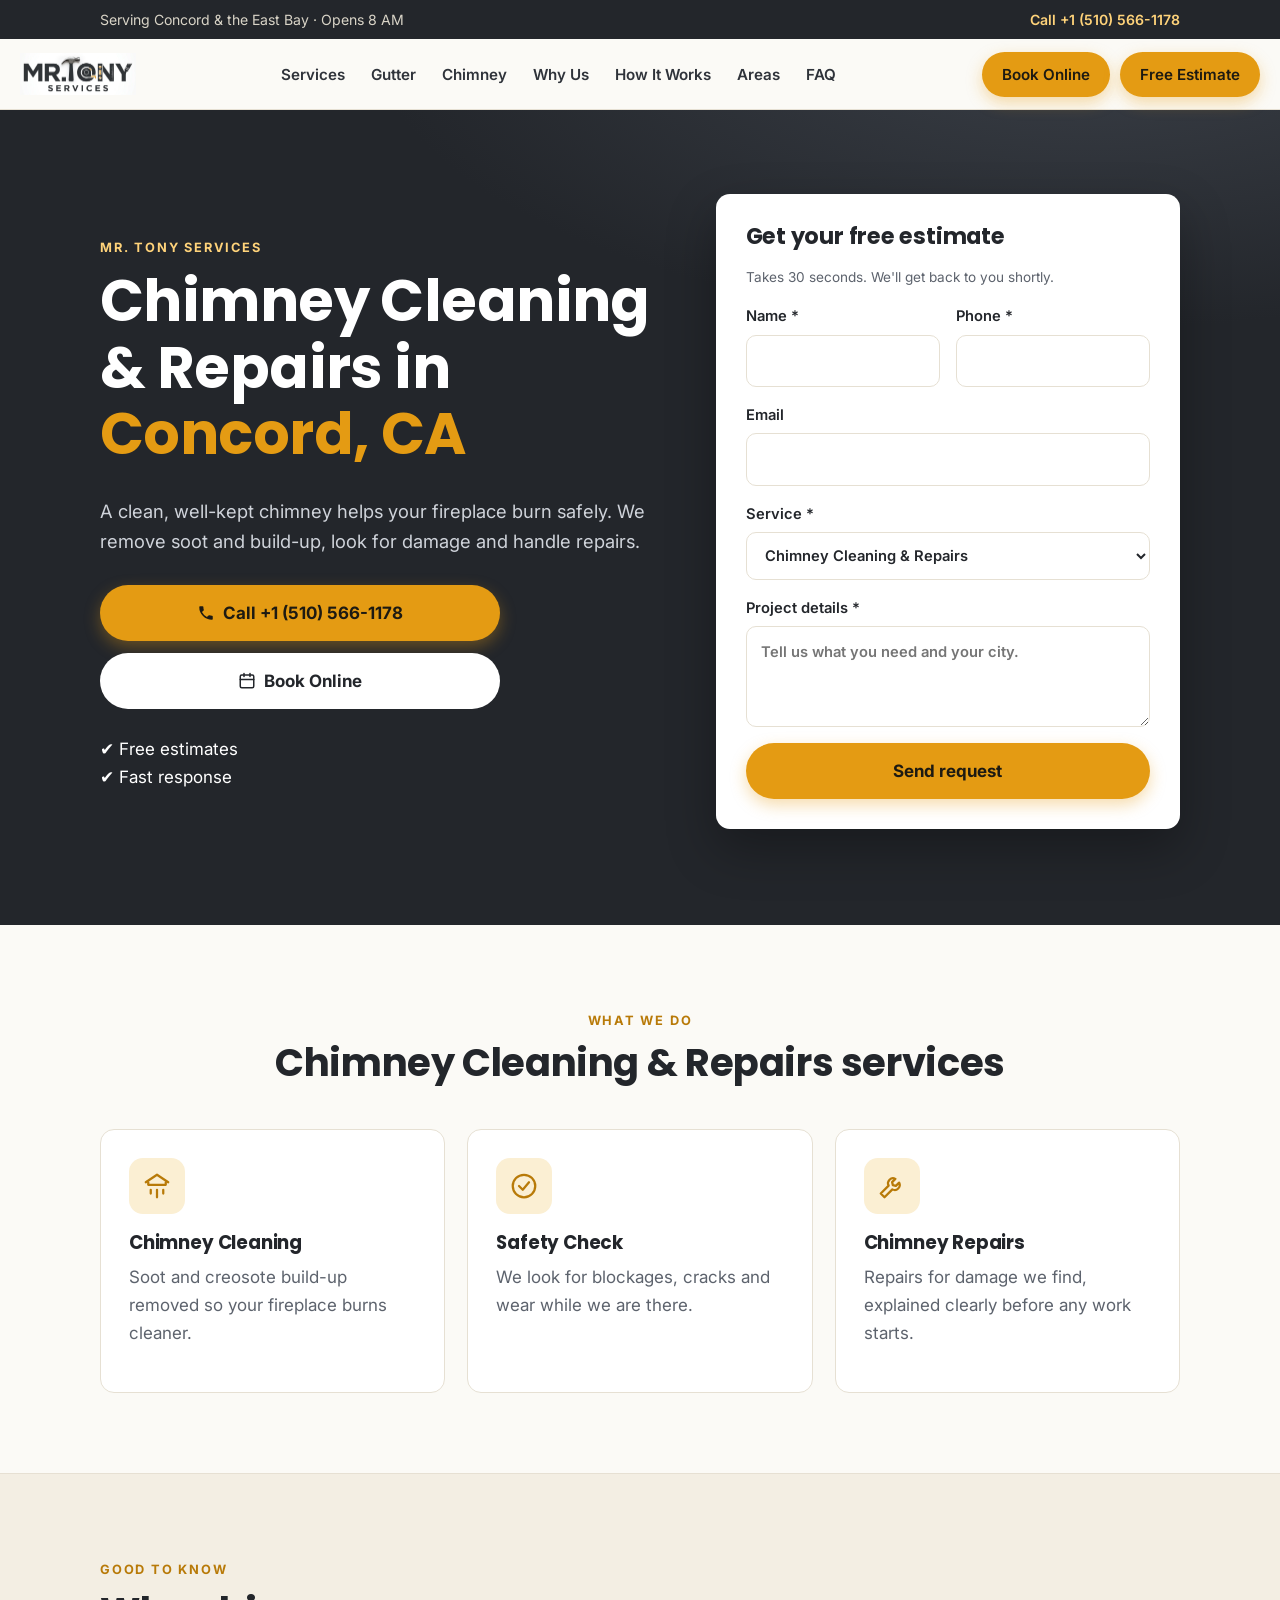
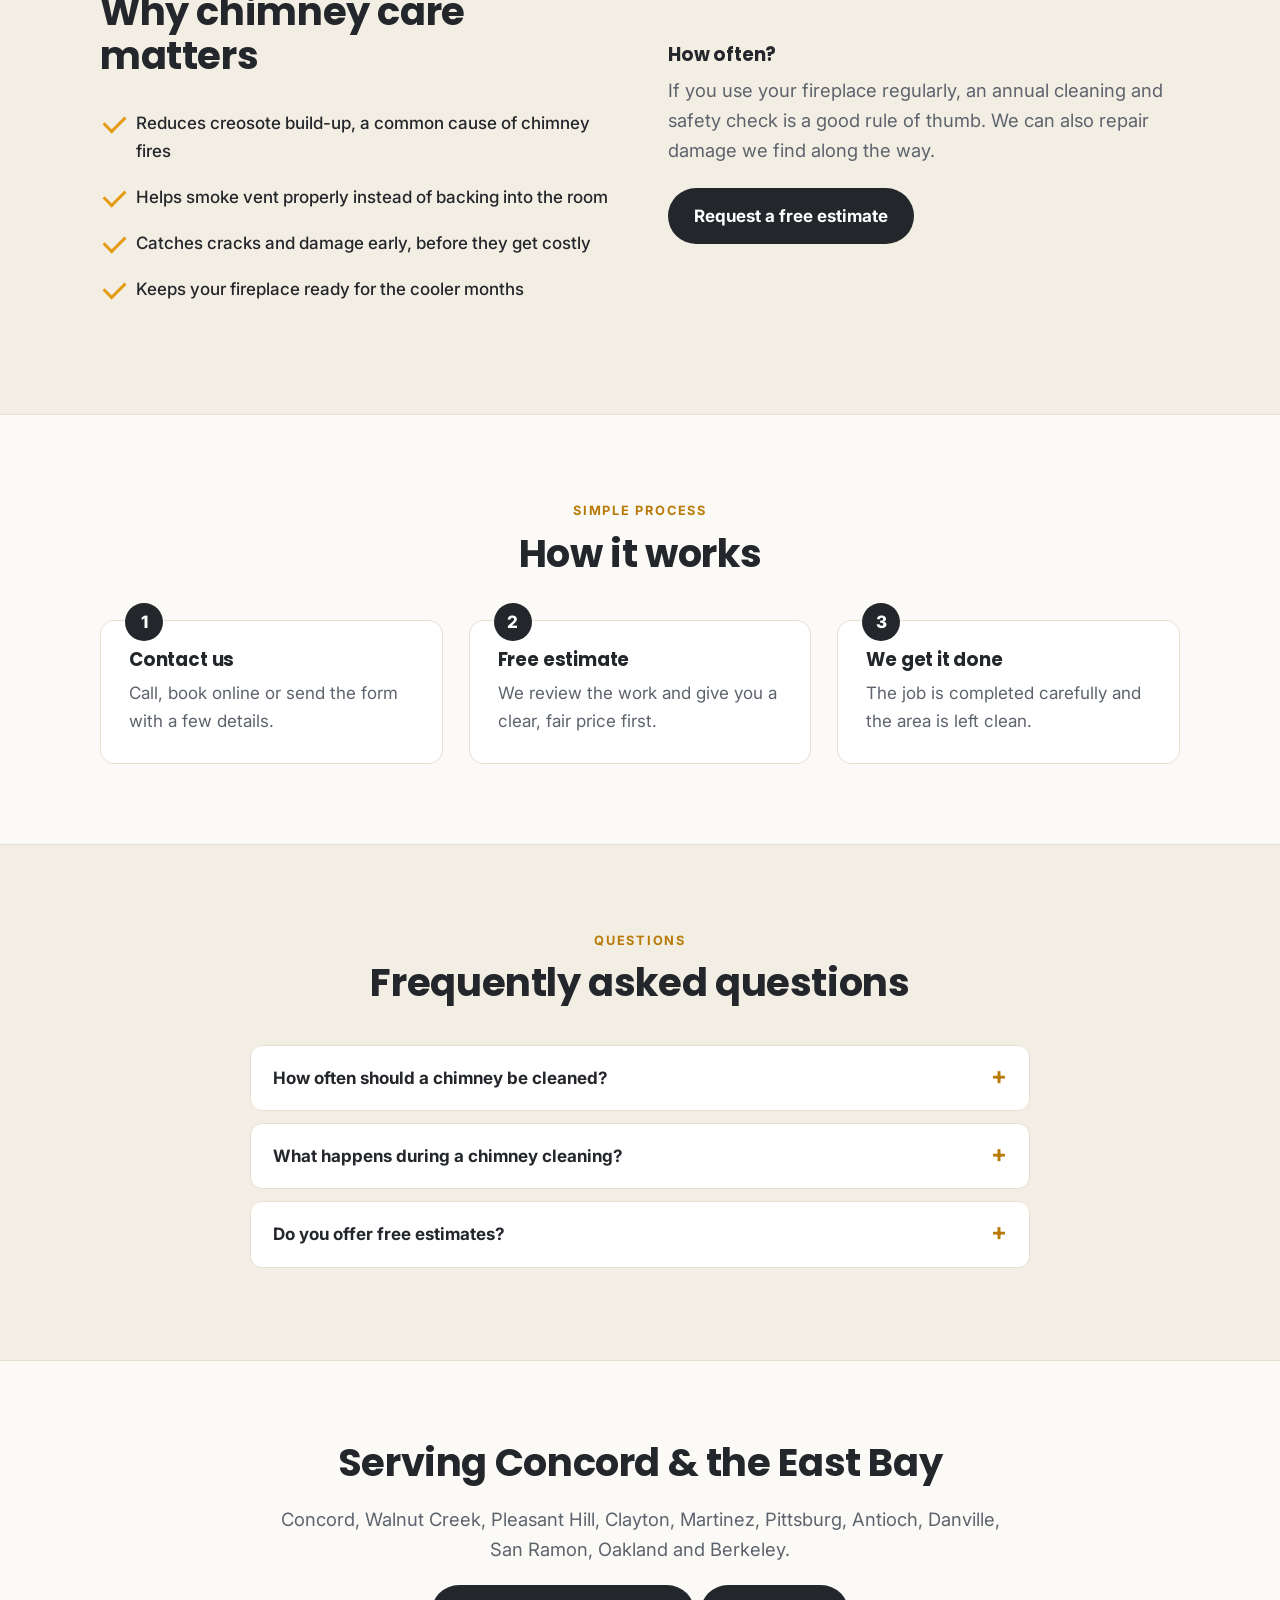
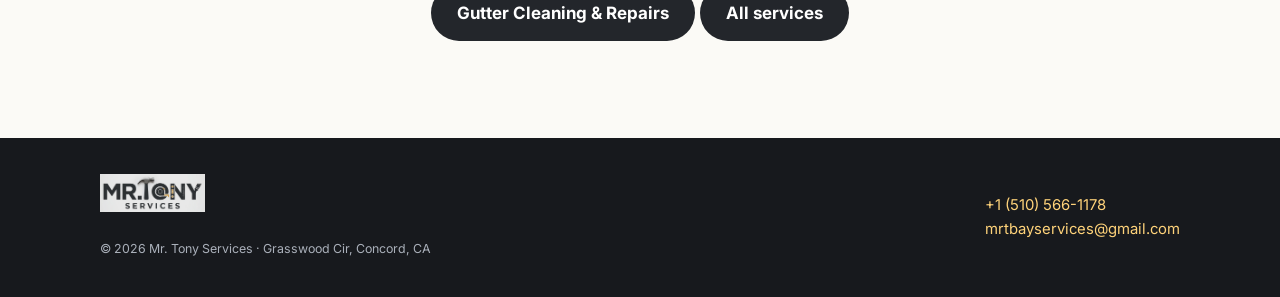
==== chimney/index.html @ 0db38c31 "refactor: modularize site header/footer and improve navbar layout" ====
<!DOCTYPE html>
<html lang="en">
<head>
<meta charset="utf-8">
<meta name="viewport" content="width=device-width, initial-scale=1">
<title>Chimney Cleaning &amp; Repairs in Concord, CA | Mr. Tony Services</title>
<meta name="description" content="Chimney cleaning, safety checks and repairs in Concord and the East Bay. Free estimates. Call +1 (510) 566-1178.">
<link rel="canonical" href="https://mrtonyservices.com/chimney/">
<link rel="icon" type="image/png" href="/images/favicon2.jpeg">
<meta name="robots" content="index, follow, max-image-preview:large">
<meta name="theme-color" content="#23262b">
<meta property="og:type" content="website">
<meta property="og:title" content="Chimney Cleaning &amp; Repairs in Concord, CA | Mr. Tony Services">
<meta property="og:description" content="Chimney cleaning, safety checks and repairs in Concord and the East Bay. Free estimates. Call +1 (510) 566-1178.">
<meta property="og:image" content="https://mrtonyservices.com/images/banner.jpg">
<meta property="og:url" content="https://mrtonyservices.com/chimney/">
<link rel="preconnect" href="https://fonts.googleapis.com">
<link rel="preconnect" href="https://fonts.gstatic.com" crossorigin>
<link href="https://fonts.googleapis.com/css2?family=Inter:wght@400;500;600;700&family=Poppins:wght@600;700;800&display=swap" rel="stylesheet">
<link rel="stylesheet" href="/css/style.css">
<script type="application/ld+json">{"@context": "https://schema.org", "@type": "Service", "name": "Chimney Cleaning & Repairs", "serviceType": "Chimney Cleaning & Repairs", "url": "https://mrtonyservices.com/chimney/", "provider": {"@id": "https://mrtonyservices.com/#business"}, "areaServed": {"@type": "City", "name": "Concord"}, "description": "Chimney cleaning, safety checks and repairs in Concord and the East Bay. Free estimates. Call +1 (510) 566-1178."}</script>
<script type="application/ld+json">{"@context": "https://schema.org", "@type": "FAQPage", "mainEntity": [{"@type": "Question", "name": "How often should a chimney be cleaned?", "acceptedAnswer": {"@type": "Answer", "text": "If you use your fireplace regularly, an annual cleaning and safety check is a good rule of thumb. We can also repair damage we find along the way."}}, {"@type": "Question", "name": "What happens during a chimney cleaning?", "acceptedAnswer": {"@type": "Answer", "text": "We protect your floor, sweep the flue to remove soot and build-up, and check what we can reach for damage or blockages. We'll tell you about anything that needs repair."}}, {"@type": "Question", "name": "Do you offer free estimates?", "acceptedAnswer": {"@type": "Answer", "text": "Yes. Estimates are free and come with no pressure. Call or send a request and we'll get back to you promptly."}}]}</script>
<!-- Google tag (gtag.js) -->
<script async src="https://www.googletagmanager.com/gtag/js?id=G-68P25SF2Y1"></script>
<script>
  window.dataLayer = window.dataLayer || [];
  function gtag(){dataLayer.push(arguments);}
  gtag('js', new Date());
  gtag('config', 'G-68P25SF2Y1');
</script>
</head>
<body>
   <div id="site-header"></div>
<main id="top">
<section class="hero"><div class="wrap">
  <div>
    <span class="eyebrow" style="color:#ffd37a">Mr. Tony Services</span>
    <h1>Chimney Cleaning &amp; Repairs in <span>Concord, CA</span></h1>
    <p class="lead">A clean, well-kept chimney helps your fireplace burn safely. We remove soot and build-up, look for damage and handle repairs.</p>
    <div class="cta">
      <a class="btn" href="tel:+15105661178"><svg viewBox="0 0 24 24" fill="currentColor"><path d="M6.6 10.8a15.1 15.1 0 0 0 6.6 6.6l2.2-2.2a1 1 0 0 1 1-.25 11.4 11.4 0 0 0 3.6.57 1 1 0 0 1 1 1V20a1 1 0 0 1-1 1A17 17 0 0 1 3 4a1 1 0 0 1 1-1h3.5a1 1 0 0 1 1 1c0 1.25.2 2.45.57 3.58a1 1 0 0 1-.25 1z"/></svg> Call +1 (510) 566-1178</a>
      <a class="btn light" href="https://book.housecallpro.com/book/Mr-Tony-services/86409e274b2e4090aeaadeff83b5ecfa?v2=true" target="_blank" rel="noopener"><svg viewBox="0 0 24 24" fill="none" stroke="currentColor" stroke-width="2" stroke-linecap="round" stroke-linejoin="round"><rect x="3" y="4" width="18" height="17" rx="2"/><path d="M8 2v4M16 2v4M3 10h18"/></svg> Book Online</a>
    </div>
    <div class="badges"><div>✔ Free estimates</div><div>✔ Fast response</div></div>
  </div>
  <form id="estimate" novalidate>
    <h2 style="font-size:1.4rem;margin:0">Get your free estimate</h2>
    <p class="note">Takes 30 seconds. We'll get back to you shortly.</p>
    <p class="hp"><label>Don't fill this out <input name="company" tabindex="-1" autocomplete="off"></label></p>
    <div class="row">
      <label>Name *<input name="name" required autocomplete="name"></label>
      <label>Phone *<input name="phone" type="tel" required autocomplete="tel"></label>
    </div>
    <label>Email<input name="email" type="email" autocomplete="email"></label>
    <label>Service *<select name="service" id="service" required><option>Handyman Services</option><option>Interior &amp; Exterior Painting</option><option>Gutter Cleaning &amp; Repairs</option><option>Dryer Vent Cleaning</option><option selected>Chimney Cleaning &amp; Repairs</option><option>General Property Maintenance</option></select></label>
    <label>Project details *<textarea name="message" rows="3" required placeholder="Tell us what you need and your city."></textarea></label>
    <button class="btn" type="submit">Send request</button>
    <div class="msg" id="msg" role="status" aria-live="polite"></div>
  </form>
</div></section>

<section><div class="wrap">
  <div class="center reveal"><span class="eyebrow">What we do</span><h2>Chimney Cleaning &amp; Repairs services</h2></div>
  <div class="grid"><article class="card reveal"><div class="icon"><svg viewBox="0 0 24 24" fill="none" stroke="currentColor" stroke-width="1.8" stroke-linecap="round" stroke-linejoin="round"><path d="M3 9l9-6 9 6"/><path d="M5 9v2h14V9"/><path d="M7 15v3M12 15v6M17 15v3"/></svg></div><h3>Chimney Cleaning</h3><p>Soot and creosote build-up removed so your fireplace burns cleaner.</p></article><article class="card reveal"><div class="icon"><svg viewBox="0 0 24 24" fill="none" stroke="currentColor" stroke-width="1.8" stroke-linecap="round" stroke-linejoin="round"><circle cx="12" cy="12" r="9"/><path d="m8 12 3 3 5-6"/></svg></div><h3>Safety Check</h3><p>We look for blockages, cracks and wear while we are there.</p></article><article class="card reveal"><div class="icon"><svg viewBox="0 0 24 24" fill="none" stroke="currentColor" stroke-width="1.8" stroke-linecap="round" stroke-linejoin="round"><path d="M14.7 6.3a4 4 0 0 0-5.4 5.4L3 18l3 3 6.3-6.3a4 4 0 0 0 5.4-5.4l-2.6 2.6-2.4-.6-.6-2.4z"/></svg></div><h3>Chimney Repairs</h3><p>Repairs for damage we find, explained clearly before any work starts.</p></article></div>
</div></section>

<section class="band"><div class="wrap split">
  <div class="reveal">
    <span class="eyebrow">Good to know</span>
    <h2>Why chimney care matters</h2>
    <ul class="check"><li>Reduces creosote build-up, a common cause of chimney fires</li><li>Helps smoke vent properly instead of backing into the room</li><li>Catches cracks and damage early, before they get costly</li><li>Keeps your fireplace ready for the cooler months</li></ul>
  </div>
  <div class="reveal">
    <h3>How often?</h3>
    <p class="lead" style="margin-bottom:1.2em">If you use your fireplace regularly, an annual cleaning and safety check is a good rule of thumb. We can also repair damage we find along the way.</p>
    <a class="btn dark" href="#estimate">Request a free estimate</a>
  </div>
</div></section>

<section><div class="wrap">
  <div class="center reveal"><span class="eyebrow">Simple process</span><h2>How it works</h2></div>
  <div class="steps">
    <div class="step reveal"><h3>Contact us</h3><p>Call, book online or send the form with a few details.</p></div>
    <div class="step reveal"><h3>Free estimate</h3><p>We review the work and give you a clear, fair price first.</p></div>
    <div class="step reveal"><h3>We get it done</h3><p>The job is completed carefully and the area is left clean.</p></div>
  </div>
</div></section>

<section class="band" id="faq"><div class="wrap">
  <div class="center reveal"><span class="eyebrow">Questions</span><h2>Frequently asked questions</h2></div>
  <div class="faq reveal"><details><summary>How often should a chimney be cleaned?</summary><p>If you use your fireplace regularly, an annual cleaning and safety check is a good rule of thumb. We can also repair damage we find along the way.</p></details><details><summary>What happens during a chimney cleaning?</summary><p>We protect your floor, sweep the flue to remove soot and build-up, and check what we can reach for damage or blockages. We'll tell you about anything that needs repair.</p></details><details><summary>Do you offer free estimates?</summary><p>Yes. Estimates are free and come with no pressure. Call or send a request and we'll get back to you promptly.</p></details></div>
</div></section>

<section><div class="wrap center reveal">
  <h2>Serving Concord &amp; the East Bay</h2>
  <p class="lead">Concord, Walnut Creek, Pleasant Hill, Clayton, Martinez, Pittsburg, Antioch, Danville, San Ramon, Oakland and Berkeley.</p>
  <p style="margin-top:20px"><a class="btn dark" href="/gutter/">Gutter Cleaning &amp; Repairs</a> <a class="btn dark" href="/#services">All services</a></p>
</div></section>
</main>

   <div id="site-footer"></div>
   <script src="/js/main.js" defer></script>
</body>
</html>
---- css/style.css ----
/* Mr. Tony Services — style.css */
:root{
  --ink:#23262b; --ink-2:#2f333a; --muted:#5d636d; --line:#e6e0d3;
  --bg:#fbfaf6; --cream:#f3eee3; --card:#ffffff;
  --accent:#e49b13; --accent-dark:#b87a08; --accent-soft:#fbefd3;
  --radius:14px; --shadow:0 10px 30px rgba(35,38,43,.10);
  --max:1120px;
}
*{box-sizing:border-box}
html{scroll-behavior:smooth;scroll-padding-top:84px}
body{margin:0;background:var(--bg);color:var(--ink);font:17px/1.65 "Inter","Helvetica Neue",Arial,sans-serif;-webkit-font-smoothing:antialiased}
img{max-width:100%;display:block}
h1,h2,h3{font-family:"Poppins","Helvetica Neue",Arial,sans-serif;line-height:1.15;margin:0 0 .5em;letter-spacing:-.01em}
h1{font-size:clamp(2.2rem,5.4vw,3.6rem)}
h2{font-size:clamp(1.7rem,3.6vw,2.4rem)}
h3{font-size:1.15rem}
p{margin:0 0 1em}
a{color:inherit}
.wrap{max-width:var(--max);margin:0 auto;padding:0 20px}
section{padding:80px 0}
.eyebrow{display:inline-block;font-weight:700;font-size:.8rem;letter-spacing:.14em;text-transform:uppercase;color:var(--accent-dark);margin-bottom:10px}
.lead{font-size:1.15rem;color:var(--muted);max-width:60ch}
.center{text-align:center}.center .lead{margin-inline:auto}
:focus-visible{outline:3px solid var(--accent);outline-offset:3px;border-radius:4px}

/* Buttons */
.btn{display:inline-flex;align-items:center;gap:8px;justify-content:center;background:var(--accent);color:#1d1a12;padding:14px 26px;border-radius:999px;border:0;font:inherit;font-weight:700;text-decoration:none;cursor:pointer;transition:transform .15s,background .15s,box-shadow .15s;box-shadow:0 6px 16px rgba(228,155,19,.35)}
.btn:hover{background:#f0a921;transform:translateY(-2px)}
.btn.ghost{background:transparent;color:#fff;border:2px solid rgba(255,255,255,.55);box-shadow:none}
.btn.ghost:hover{background:rgba(255,255,255,.1)}
.btn.dark{background:var(--ink);color:#fff;box-shadow:none}
.btn svg{width:18px;height:18px}

/* Top bar + nav */
#site-header{min-height:107px}
.topbar{background:var(--ink);color:#d9d4c7;font-size:.88rem;padding:8px 0}
.topbar .wrap{display:flex;justify-content:space-between;gap:12px;flex-wrap:wrap}
.topbar a{color:#ffd37a;text-decoration:none;font-weight:600}
header.nav{position:sticky;top:0;z-index:50;background:rgba(251,250,246,.94);backdrop-filter:blur(8px);border-bottom:1px solid var(--line);transition:box-shadow .2s}
header.nav.scrolled{box-shadow:0 6px 20px rgba(35,38,43,.08)}
.nav .wrap{display:flex;align-items:center;justify-content:space-between;height:70px;gap:16px;max-width:100%}
.brand img{height:42px;width:auto}
.menu{display:flex;align-items:center;gap:26px}
.menu a{text-decoration:none;font-weight:600;font-size:.95rem;color:var(--ink-2)}
.menu a:hover{color:var(--accent-dark)}
.menu .btn{padding:10px 20px;color:#1d1a12}
.burger{display:none;background:none;border:0;padding:8px;cursor:pointer;color:var(--ink)}
.burger svg{width:28px;height:28px}

/* Hero */
.hero{background:radial-gradient(1200px 500px at 85% -10%,#3a3f47 0%,var(--ink) 60%);color:#fff;padding:84px 0 96px;position:relative;overflow:hidden}
.hero .wrap{display:grid;grid-template-columns:1.1fr .9fr;gap:48px;align-items:center}
.hero h1 span{color:var(--accent)}
.hero p.lead{color:#cfd3da}
.cta{display:grid;grid-template-columns:1fr;gap:12px;max-width:400px;margin:28px 0 26px}
.cta .btn{width:100%}
.btns{display:contents}
.btn.light{background:#fff;color:#23262b;box-shadow:none}
.btn.light:hover{background:#f3eee3}.badges div{display:flex;align-items:center;gap:8px}
.stars{color:var(--accent);letter-spacing:2px}
.hero-card{background:#fff;border-radius:22px;padding:26px;box-shadow:0 30px 60px rgba(0,0,0,.35);transform:rotate(1.5deg)}
.hero-card img{width:100%;height:auto}
.hero-card .tags{display:flex;flex-wrap:wrap;gap:8px;margin-top:14px}
.tag{background:var(--accent-soft);color:#7a5200;font-size:.8rem;font-weight:700;padding:5px 12px;border-radius:999px}

/* Stats strip */
.strip{background:var(--accent);color:#1d1a12;padding:22px 0}
.strip .wrap{display:grid;grid-template-columns:repeat(4,1fr);gap:16px;text-align:center}
.strip b{display:block;font-family:Poppins,Arial,sans-serif;font-size:1.35rem}
.strip span{font-size:.9rem;font-weight:600}

/* Services */
.grid{display:grid;gap:22px;grid-template-columns:repeat(3,1fr);margin-top:44px}
.card{background:var(--card);border:1px solid var(--line);border-radius:var(--radius);padding:28px;transition:transform .2s,box-shadow .2s;display:flex;flex-direction:column}
.card:hover{transform:translateY(-5px);box-shadow:var(--shadow)}
.icon{width:56px;height:56px;border-radius:14px;background:var(--accent-soft);color:var(--accent-dark);display:grid;place-items:center;margin-bottom:18px}
.icon svg{width:30px;height:30px}
.card p{color:var(--muted);flex:1}
.card a.more{font-weight:700;color:var(--accent-dark);text-decoration:none;font-size:.95rem}
.card a.more:hover{text-decoration:underline}

/* About / why */
.band{background:var(--cream);border-block:1px solid var(--line)}
.split{display:grid;grid-template-columns:1fr 1fr;gap:56px;align-items:center}
.banner-img{border-radius:var(--radius);box-shadow:var(--shadow);width:100%;height:auto}
ul.check{list-style:none;padding:0;margin:22px 0}
ul.check li{padding:9px 0 9px 36px;position:relative;font-weight:500}
ul.check li:before{content:"";position:absolute;left:4px;top:15px;width:18px;height:10px;border-left:3px solid var(--accent);border-bottom:3px solid var(--accent);transform:rotate(-45deg)}

/* Process */
.steps{display:grid;grid-template-columns:repeat(3,1fr);gap:26px;margin-top:44px;counter-reset:s}
.step{background:var(--card);border:1px solid var(--line);border-radius:var(--radius);padding:28px;position:relative}
.step:before{counter-increment:s;content:counter(s);position:absolute;top:-18px;left:24px;width:38px;height:38px;border-radius:50%;background:var(--ink);color:#fff;font-weight:800;display:grid;place-items:center}
.step p{color:var(--muted);margin:0}

/* Areas */
.areas{display:flex;flex-wrap:wrap;gap:10px;justify-content:center;margin-top:34px}
.areas span{background:var(--card);border:1px solid var(--line);padding:9px 18px;border-radius:999px;font-weight:600;font-size:.95rem}
.areas span.home{background:var(--ink);color:#fff;border-color:var(--ink)}

/* FAQ */
.faq{max-width:780px;margin:40px auto 0}
details{background:var(--card);border:1px solid var(--line);border-radius:12px;margin-bottom:12px;padding:0 22px}
summary{cursor:pointer;font-weight:700;padding:18px 0;list-style:none;display:flex;justify-content:space-between;gap:16px}
summary::-webkit-details-marker{display:none}
summary:after{content:"+";font-size:1.5rem;line-height:1;color:var(--accent-dark)}
details[open] summary:after{content:"–"}
details p{color:var(--muted);padding-bottom:18px;margin:0}

/* Contact */
.contact{background:var(--ink);color:#fff}
.contact .lead{color:#cfd3da}
.contact .split{align-items:start}
.info{list-style:none;padding:0;margin:26px 0 0;display:grid;gap:16px}
.info li{display:flex;gap:14px;align-items:flex-start}
.info svg{width:24px;height:24px;color:var(--accent);flex:none;margin-top:3px}
.info a{text-decoration:none;font-weight:700}
.info small{display:block;color:#aab0ba}
form{background:#fff;color:var(--ink);padding:30px;border-radius:var(--radius);display:grid;gap:16px;box-shadow:0 20px 50px rgba(0,0,0,.3)}
.row{display:grid;grid-template-columns:1fr 1fr;gap:16px}
label{display:grid;gap:6px;font-weight:600;font-size:.92rem}
input,select,textarea{font:inherit;padding:13px 14px;border:1.5px solid var(--line);border-radius:10px;background:#fff;color:var(--ink);width:100%}
input:focus,select:focus,textarea:focus{border-color:var(--accent);outline:none;box-shadow:0 0 0 3px rgba(228,155,19,.25)}
.hp{position:absolute;left:-9999px;opacity:0}
.note{font-size:.85rem;color:var(--muted);margin:0}
.msg{padding:12px 14px;border-radius:10px;font-weight:600;display:none}
.msg.ok{display:block;background:#e6f6ea;color:#17692d}
.msg.err{display:block;background:#fdeaea;color:#a52222}

/* Footer */
#site-footer{min-height:120px}
footer{background:#17191d;color:#aab0ba;padding:36px 0;font-size:.93rem}
footer .wrap{display:flex;justify-content:space-between;flex-wrap:wrap;gap:18px;align-items:center}
footer img{height:38px;filter:brightness(0) invert(1);opacity:.9}
footer a{color:#ffd37a;text-decoration:none}

/* Floating call button (mobile) */
.fab{position:fixed;right:16px;bottom:calc(16px + env(safe-area-inset-bottom,0px));z-index:60;background:var(--accent);color:#1d1a12;width:58px;height:58px;border-radius:50%;display:none;place-items:center;box-shadow:0 10px 24px rgba(0,0,0,.3)}
.fab svg{width:26px;height:26px}
.fab.book-online{bottom: calc(80px + env(safe-area-inset-bottom, 0px))}

/* Reveal on scroll */
.reveal{opacity:0;transform:translateY(22px);transition:opacity .6s ease,transform .6s ease}
.reveal.in{opacity:1;transform:none}

/* Responsive */
@media(max-width:900px){
  section{padding:58px 0}
  .hero .wrap,.split{grid-template-columns:1fr}
  .menu .free-estimate{display:none}
  .cta .ghost{display:none}
  a.book-online.btn {display: none;}
  .hero-card{transform:none;max-width:420px;margin:0 auto}
  .grid,.steps{grid-template-columns:1fr 1fr}
  .strip .wrap{grid-template-columns:1fr 1fr}
  .burger{display:block}
  .menu{position:absolute;top:70px;left:0;right:0;background:var(--bg);flex-direction:column;align-items:stretch;gap:0;padding:8px 20px 20px;border-bottom:1px solid var(--line);display:none}
  .menu.open{display:flex}
  .menu a{padding:14px 0;border-bottom:1px solid var(--line)}
  .menu .btn{margin-top:14px;text-align:center}
  .fab{display:grid}
}
@media(max-width:600px){
  .grid,.steps,.row{grid-template-columns:1fr}
  .topbar .wrap{justify-content:center;text-align:center}
}
@media(prefers-reduced-motion:reduce){
  html{scroll-behavior:auto}.reveal{opacity:1;transform:none;transition:none}.btn,.card{transition:none}
}

/* Desktop nav: logo left, links centered, buttons right */
@media(min-width:901px){
  .nav .wrap{display:grid;grid-template-columns:auto 1fr auto;gap:24px;align-items:center;max-width:100%}
  .menu{display:contents}
  .menu .links{display:flex;justify-content:center;gap:26px}
  .menu .actions{display:flex;align-items:center;gap:10px}
}
/* Mobile dropdown */
@media(max-width:900px){
  .menu .links,.menu .actions{display:flex;flex-direction:column}
  .menu .actions{gap:10px;margin-top:14px}
}
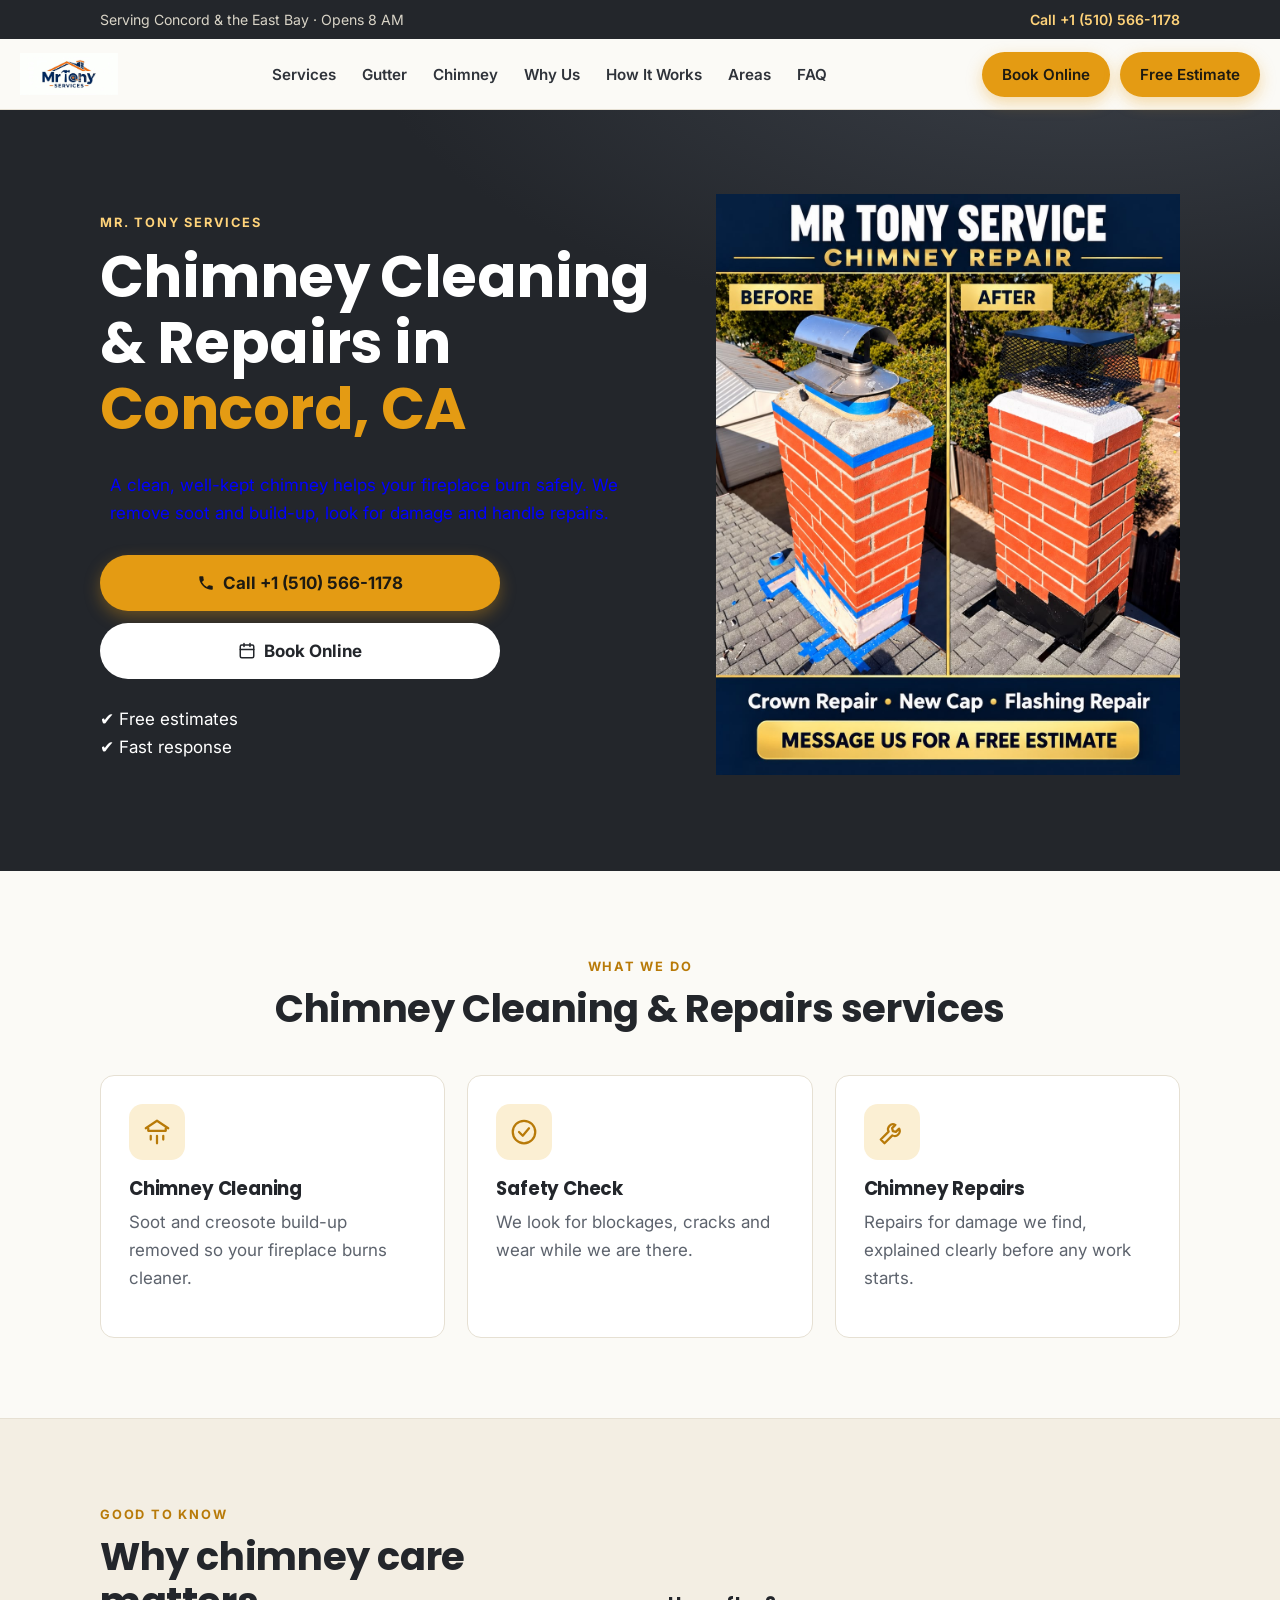
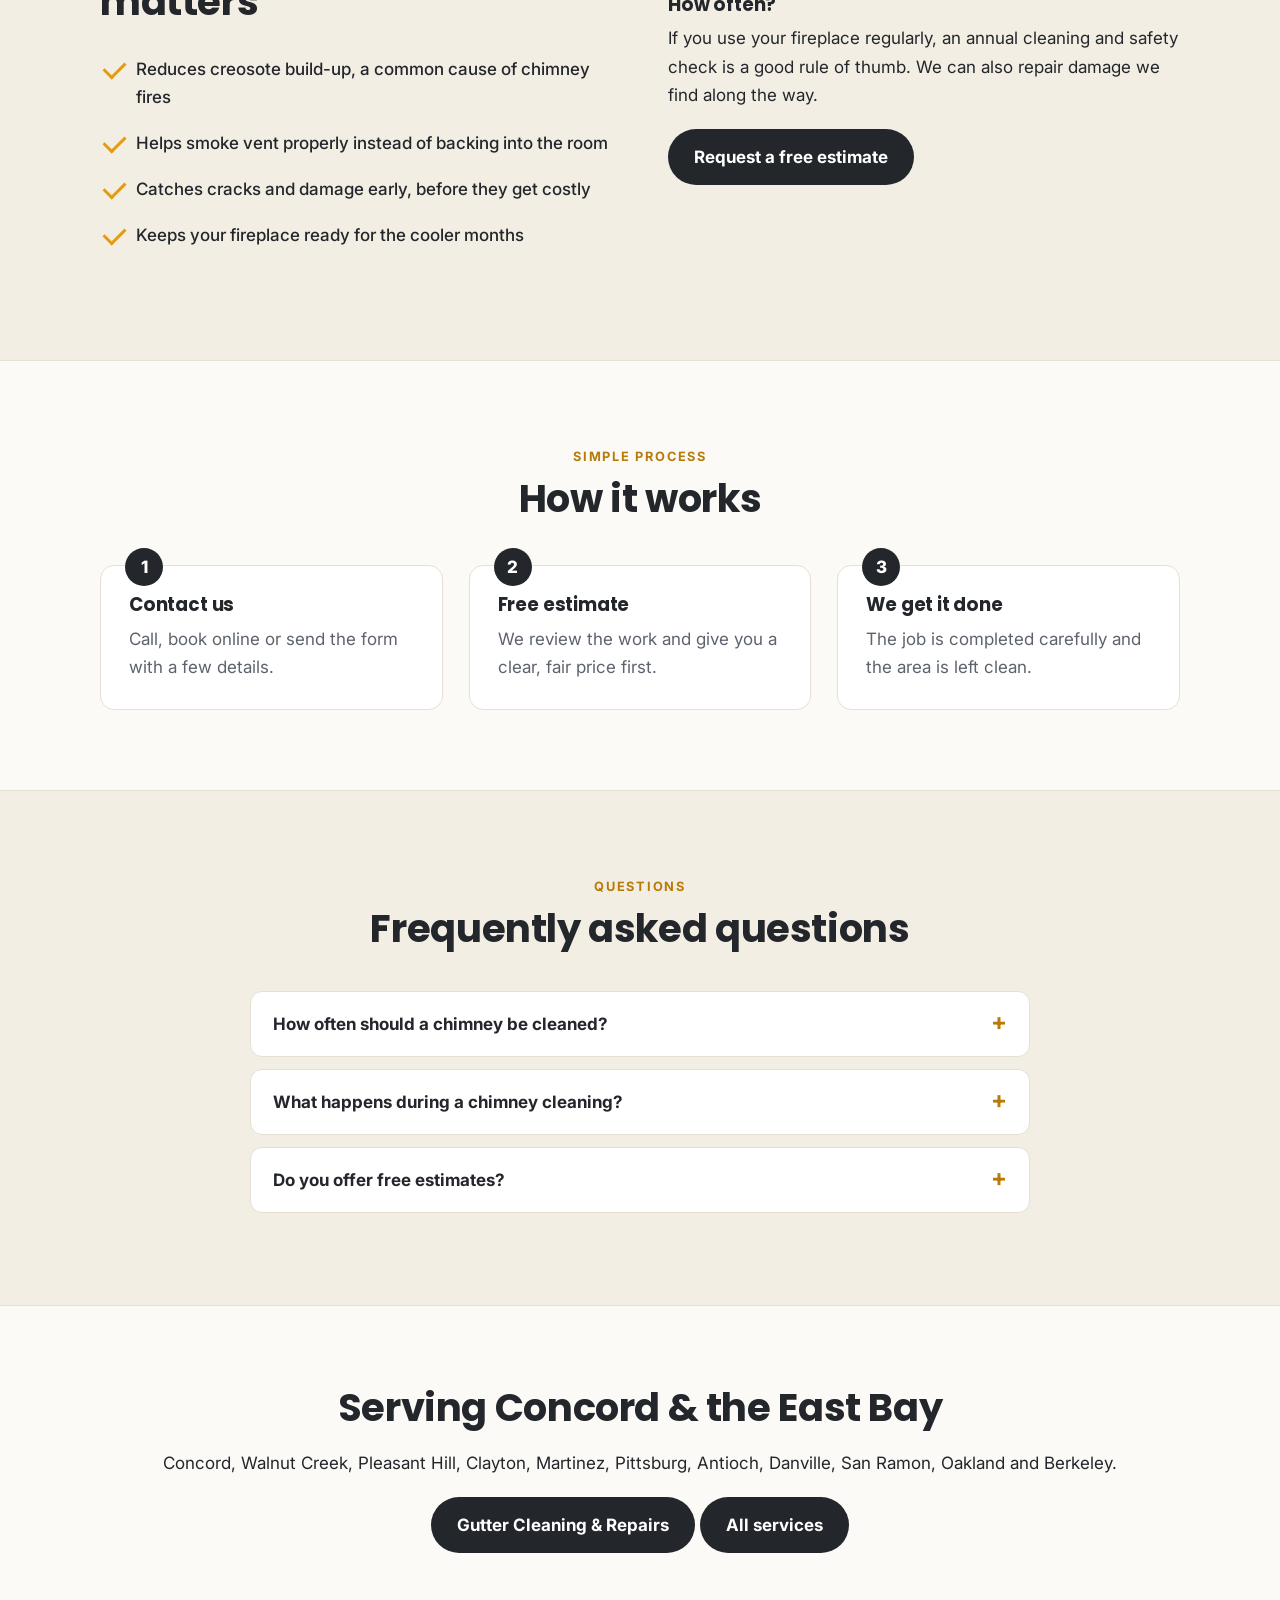
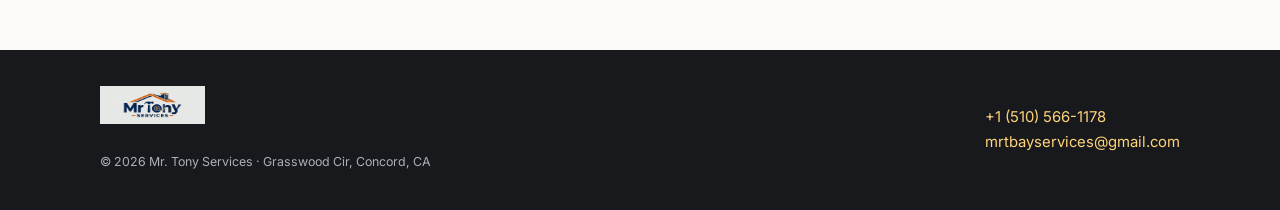
==== commit 199bbd55: "add img fix bugs" ====
--- a/chimney/index.html
+++ b/chimney/index.html
@@ -43,20 +43,7 @@
     </div>
     <div class="badges"><div>✔ Free estimates</div><div>✔ Fast response</div></div>
   </div>
-  <form id="estimate" novalidate>
-    <h2 style="font-size:1.4rem;margin:0">Get your free estimate</h2>
-    <p class="note">Takes 30 seconds. We'll get back to you shortly.</p>
-    <p class="hp"><label>Don't fill this out <input name="company" tabindex="-1" autocomplete="off"></label></p>
-    <div class="row">
-      <label>Name *<input name="name" required autocomplete="name"></label>
-      <label>Phone *<input name="phone" type="tel" required autocomplete="tel"></label>
-    </div>
-    <label>Email<input name="email" type="email" autocomplete="email"></label>
-    <label>Service *<select name="service" id="service" required><option>Handyman Services</option><option>Interior &amp; Exterior Painting</option><option>Gutter Cleaning &amp; Repairs</option><option>Dryer Vent Cleaning</option><option selected>Chimney Cleaning &amp; Repairs</option><option>General Property Maintenance</option></select></label>
-    <label>Project details *<textarea name="message" rows="3" required placeholder="Tell us what you need and your city."></textarea></label>
-    <button class="btn" type="submit">Send request</button>
-    <div class="msg" id="msg" role="status" aria-live="polite"></div>
-  </form>
+  <img src="/images/chimneyPage.jpeg" alt="before/after chimney cleaning" >
 </div></section>
 
 <section><div class="wrap">
--- a/css/style.css
+++ b/css/style.css
@@ -19,7 +19,6 @@
 .wrap{max-width:var(--max);margin:0 auto;padding:0 20px}
 section{padding:80px 0}
 .eyebrow{display:inline-block;font-weight:700;font-size:.8rem;letter-spacing:.14em;text-transform:uppercase;color:var(--accent-dark);margin-bottom:10px}
-.lead{font-size:1.15rem;color:var(--muted);max-width:60ch}
 .center{text-align:center}.center .lead{margin-inline:auto}
 :focus-visible{outline:3px solid var(--accent);outline-offset:3px;border-radius:4px}
 
@@ -51,7 +50,7 @@
 .hero{background:radial-gradient(1200px 500px at 85% -10%,#3a3f47 0%,var(--ink) 60%);color:#fff;padding:84px 0 96px;position:relative;overflow:hidden}
 .hero .wrap{display:grid;grid-template-columns:1.1fr .9fr;gap:48px;align-items:center}
 .hero h1 span{color:var(--accent)}
-.hero p.lead{color:#cfd3da}
+.hero p.lead{color:blue;margin: 10px;}
 .cta{display:grid;grid-template-columns:1fr;gap:12px;max-width:400px;margin:28px 0 26px}
 .cta .btn{width:100%}
 .btns{display:contents}
@@ -60,11 +59,11 @@
 .stars{color:var(--accent);letter-spacing:2px}
 .hero-card{background:#fff;border-radius:22px;padding:26px;box-shadow:0 30px 60px rgba(0,0,0,.35);transform:rotate(1.5deg)}
 .hero-card img{width:100%;height:auto}
-.hero-card .tags{display:flex;flex-wrap:wrap;gap:8px;margin-top:14px}
-.tag{background:var(--accent-soft);color:#7a5200;font-size:.8rem;font-weight:700;padding:5px 12px;border-radius:999px}
+.tags{display: grid;grid-template-columns: repeat(2, max-content);gap: 12px;}
+.tag{background:var(--accent-soft);color:#7a5200;font-size:.8rem;font-weight:700;padding:5px 12px;border-radius:999px; text-decoration:none;}
 
 /* Stats strip */
-.strip{background:var(--accent);color:#1d1a12;padding:22px 0}
+.strip{background:var(--accent);color:#1d1a12;padding:22px 0} 
 .strip .wrap{display:grid;grid-template-columns:repeat(4,1fr);gap:16px;text-align:center}
 .strip b{display:block;font-family:Poppins,Arial,sans-serif;font-size:1.35rem}
 .strip span{font-size:.9rem;font-weight:600}
